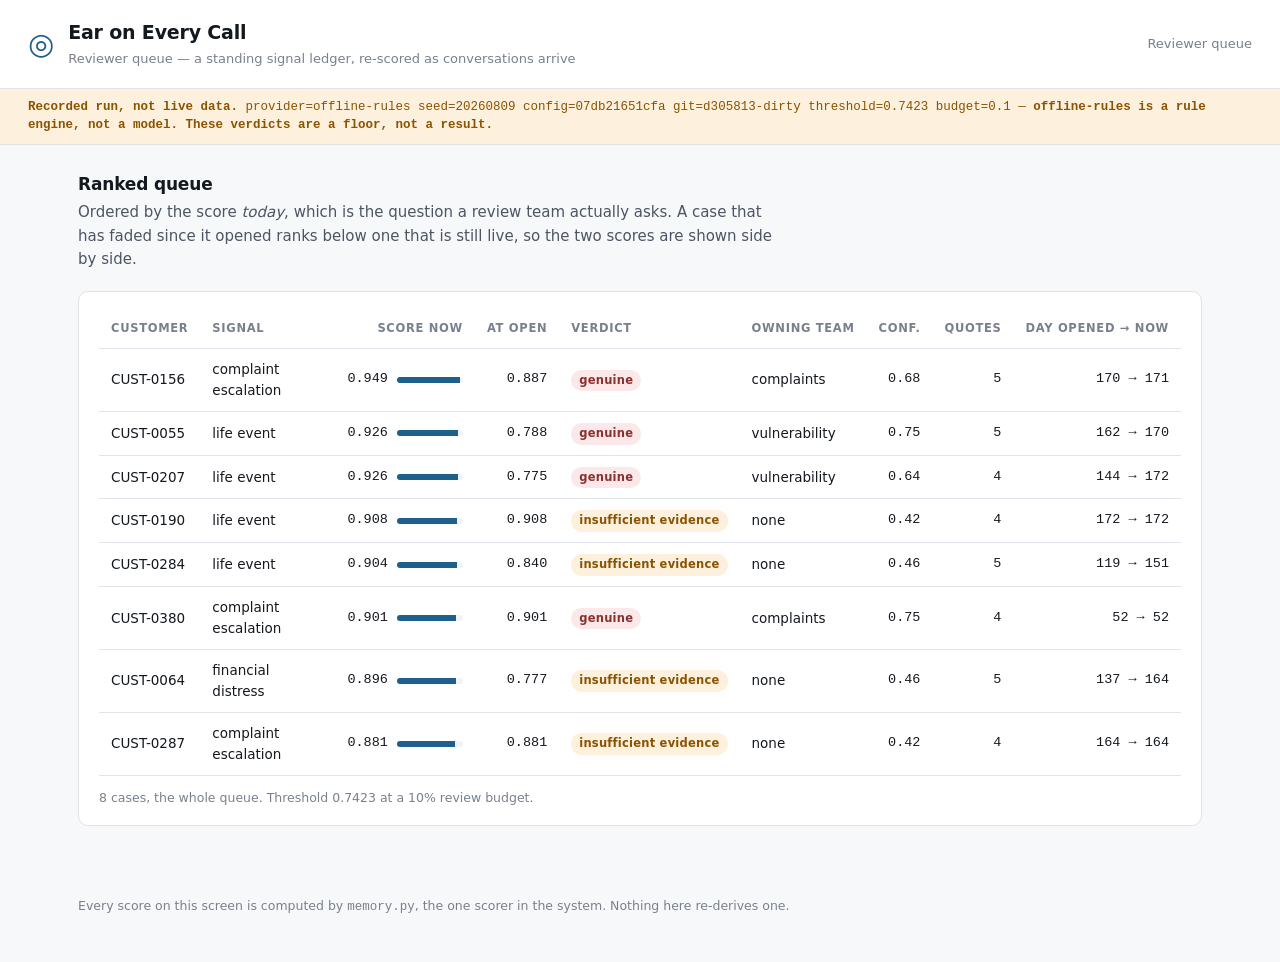
==== ui/index.html @ 34b7aa39 "feat(W10): the reviewer UI — three screens, no build step `ui/index.html` + `styles.css` + `app.js`," ====
<!doctype html>
<html lang="en">
<head>
  <meta charset="utf-8">
  <meta name="viewport" content="width=device-width, initial-scale=1">
  <title>Ear on Every Call — reviewer</title>
  <link rel="stylesheet" href="styles.css">
</head>
<body>
  <!--
    No build step, on purpose. CodeBuild is blocked (W9) and a demo must survive a room with no
    wifi and no toolchain (D-004), so this is three static files that open straight from disk.
    `data.js` is generated by tools/ui_fixture.py and assigns window.EARSHOT_DATA; a <script src>
    loads over file:// where a fetch() of a sibling JSON does not.
  -->
  <header class="topbar">
    <div class="brand">
      <span class="mark" aria-hidden="true">◎</span>
      <div>
        <h1>Ear on Every Call</h1>
        <p class="sub">Reviewer queue — a standing signal ledger, re-scored as conversations arrive</p>
      </div>
    </div>
    <nav id="crumbs" class="crumbs" aria-label="Breadcrumb"></nav>
  </header>

  <!-- Provenance, always on screen. A screenshot outlives the caveat someone says next to it. -->
  <div id="provenance" class="provenance" role="note"></div>

  <main id="view" class="view" tabindex="-1"></main>

  <footer class="foot">
    <p>
      Every score on this screen is computed by <code>memory.py</code>, the one scorer in the
      system. Nothing here re-derives one.
    </p>
  </footer>

  <script src="data.js"></script>
  <script src="app.js"></script>
</body>
</html>
---- ui/styles.css ----
/* Three screens, one stylesheet, no framework. Tokens first so the palette is one edit. */

:root {
  --bg: #f7f8fa;
  --panel: #ffffff;
  --panel-2: #f1f3f7;
  --ink: #14181f;
  --ink-2: #4d5563;
  --ink-3: #79808d;
  --line: #dfe3ea;
  --accent: #1f5f8b;
  --accent-soft: #e6eff6;
  --warn: #8a5300;
  --warn-soft: #fdf0dc;
  --bad: #8c2f2f;
  --bad-soft: #fbe9e9;
  --ok: #1f6b45;
  --ok-soft: #e4f2ea;
  --radius: 10px;
  --mono: ui-monospace, "SFMono-Regular", "Cascadia Mono", Menlo, Consolas, monospace;
  --sans: system-ui, -apple-system, "Segoe UI", Roboto, Helvetica, Arial, sans-serif;
}

@media (prefers-color-scheme: dark) {
  :root {
    --bg: #0f1216;
    --panel: #171b21;
    --panel-2: #1e242c;
    --ink: #e8ecf2;
    --ink-2: #b3bcc9;
    --ink-3: #7f8996;
    --line: #2a313b;
    --accent: #6fb3dd;
    --accent-soft: #16303f;
    --warn: #e0ab5f;
    --warn-soft: #33280f;
    --bad: #e58d8d;
    --bad-soft: #35191a;
    --ok: #7fc9a2;
    --ok-soft: #12291d;
  }
}

* { box-sizing: border-box; }

body {
  margin: 0;
  background: var(--bg);
  color: var(--ink);
  font: 15px/1.55 var(--sans);
  -webkit-font-smoothing: antialiased;
}

/* ---- chrome -------------------------------------------------------------------- */

.topbar {
  display: flex;
  flex-wrap: wrap;
  gap: 16px;
  align-items: center;
  justify-content: space-between;
  padding: 18px 28px;
  background: var(--panel);
  border-bottom: 1px solid var(--line);
}

.brand { display: flex; align-items: center; gap: 14px; }
.mark { font-size: 30px; color: var(--accent); line-height: 1; }
.topbar h1 { margin: 0; font-size: 19px; letter-spacing: -0.01em; }
.sub { margin: 2px 0 0; color: var(--ink-3); font-size: 13px; }

.crumbs { display: flex; gap: 8px; align-items: center; font-size: 13px; color: var(--ink-3); }
.crumbs a { color: var(--accent); text-decoration: none; }
.crumbs a:hover { text-decoration: underline; }

.provenance {
  padding: 9px 28px;
  background: var(--warn-soft);
  border-bottom: 1px solid var(--line);
  color: var(--warn);
  font: 12.5px/1.5 var(--mono);
}
.provenance strong { font-weight: 700; }

.view { padding: 26px 28px 40px; max-width: 1180px; margin: 0 auto; outline: none; }
.foot {
  padding: 0 28px 34px;
  max-width: 1180px;
  margin: 0 auto;
  color: var(--ink-3);
  font-size: 12.5px;
}
.foot code { font-family: var(--mono); }

/* ---- shared -------------------------------------------------------------------- */

h2 { font-size: 17px; margin: 0 0 4px; letter-spacing: -0.01em; }
h3 { font-size: 14px; margin: 0 0 10px; text-transform: uppercase; letter-spacing: 0.07em; color: var(--ink-3); }
.lede { margin: 0 0 20px; color: var(--ink-2); max-width: 74ch; }

.panel {
  background: var(--panel);
  border: 1px solid var(--line);
  border-radius: var(--radius);
  padding: 18px 20px;
  margin-bottom: 18px;
}

.grid { display: grid; gap: 18px; grid-template-columns: repeat(auto-fit, minmax(280px, 1fr)); }

.kv { display: grid; grid-template-columns: max-content 1fr; gap: 6px 16px; font-size: 13.5px; }
.kv dt { color: var(--ink-3); }
.kv dd { margin: 0; font-family: var(--mono); }

.badge {
  display: inline-block;
  padding: 2px 8px;
  border-radius: 999px;
  font-size: 11.5px;
  font-weight: 600;
  letter-spacing: 0.02em;
  white-space: nowrap;
}
.badge.ok { background: var(--ok-soft); color: var(--ok); }
.badge.warn { background: var(--warn-soft); color: var(--warn); }
.badge.bad { background: var(--bad-soft); color: var(--bad); }
.badge.mute { background: var(--panel-2); color: var(--ink-3); }

.num { font-family: var(--mono); font-variant-numeric: tabular-nums; }

/* ---- the ranked queue ---------------------------------------------------------- */

.table-wrap { overflow-x: auto; }
table { border-collapse: collapse; width: 100%; font-size: 13.5px; }
th, td { text-align: left; padding: 10px 12px; border-bottom: 1px solid var(--line); }
th {
  font-size: 11.5px;
  text-transform: uppercase;
  letter-spacing: 0.06em;
  color: var(--ink-3);
  font-weight: 600;
  white-space: nowrap;
}
tbody tr { cursor: pointer; }
tbody tr:hover { background: var(--accent-soft); }
td.right, th.right { text-align: right; }

.score { display: flex; align-items: center; gap: 9px; justify-content: flex-end; }
.bar { width: 66px; height: 6px; border-radius: 3px; background: var(--panel-2); overflow: hidden; }
.bar > i { display: block; height: 100%; background: var(--accent); }

/* ---- evidence chain and the retro beat ------------------------------------------ */

.quote {
  margin: 0;
  padding: 10px 14px;
  border-left: 3px solid var(--accent);
  background: var(--panel-2);
  border-radius: 0 6px 6px 0;
  font-size: 13.5px;
}
.quote cite { display: block; margin-top: 6px; color: var(--ink-3); font-size: 12px; font-style: normal; font-family: var(--mono); }

.chain { list-style: none; margin: 0; padding: 0; }
.chain li { padding: 14px 0; border-bottom: 1px solid var(--line); }
.chain li:last-child { border-bottom: 0; }
.chain .head { display: flex; flex-wrap: wrap; gap: 10px; align-items: baseline; margin-bottom: 8px; }
.chain .day { font-family: var(--mono); font-size: 12.5px; color: var(--ink-3); }

.retro { display: flex; align-items: center; gap: 10px; flex-wrap: wrap; font-family: var(--mono); font-size: 12.5px; }
.retro .then { color: var(--ink-3); }
.retro .arrow { color: var(--ink-3); }
.retro .now { color: var(--ink); font-weight: 600; }
.retro .delta.up { color: var(--ok); }
.retro .delta.flat { color: var(--ink-3); }

.track { position: relative; height: 8px; border-radius: 4px; background: var(--panel-2); margin: 8px 0 2px; }
.track > .then-mark, .track > .now-mark { position: absolute; top: -3px; width: 2px; height: 14px; }
.track > .then-mark { background: var(--ink-3); }
.track > .now-mark { background: var(--accent); }
.track > .span { position: absolute; top: 0; height: 8px; background: var(--accent-soft); }
.track > .cut { position: absolute; top: -4px; width: 2px; height: 16px; background: var(--bad); }

.note { color: var(--ink-3); font-size: 12.5px; margin: 12px 0 0; max-width: 78ch; }

/* ---- transcript ------------------------------------------------------------------ */

.turns { list-style: none; margin: 0; padding: 0; }
.turns li { display: grid; grid-template-columns: 90px 1fr; gap: 14px; padding: 8px 10px; border-radius: 6px; }
.turns li.cited { background: var(--accent-soft); }
.turns .who { color: var(--ink-3); font-family: var(--mono); font-size: 12px; text-transform: uppercase; }

/* ---- steps ------------------------------------------------------------------------ */

.steps { list-style: none; margin: 0; padding: 0; font-family: var(--mono); font-size: 12.5px; }
.steps li { display: grid; grid-template-columns: 26px 62px 1fr; gap: 10px; padding: 5px 0; border-bottom: 1px dashed var(--line); }
.steps li:last-child { border-bottom: 0; }
.steps .kind { color: var(--accent); }

.empty { color: var(--ink-3); font-style: italic; }

a.plain { color: var(--accent); text-decoration: none; }
a.plain:hover { text-decoration: underline; }

@media (max-width: 640px) {
  .topbar, .provenance, .view, .foot { padding-left: 16px; padding-right: 16px; }
  .turns li { grid-template-columns: 1fr; gap: 2px; }
}
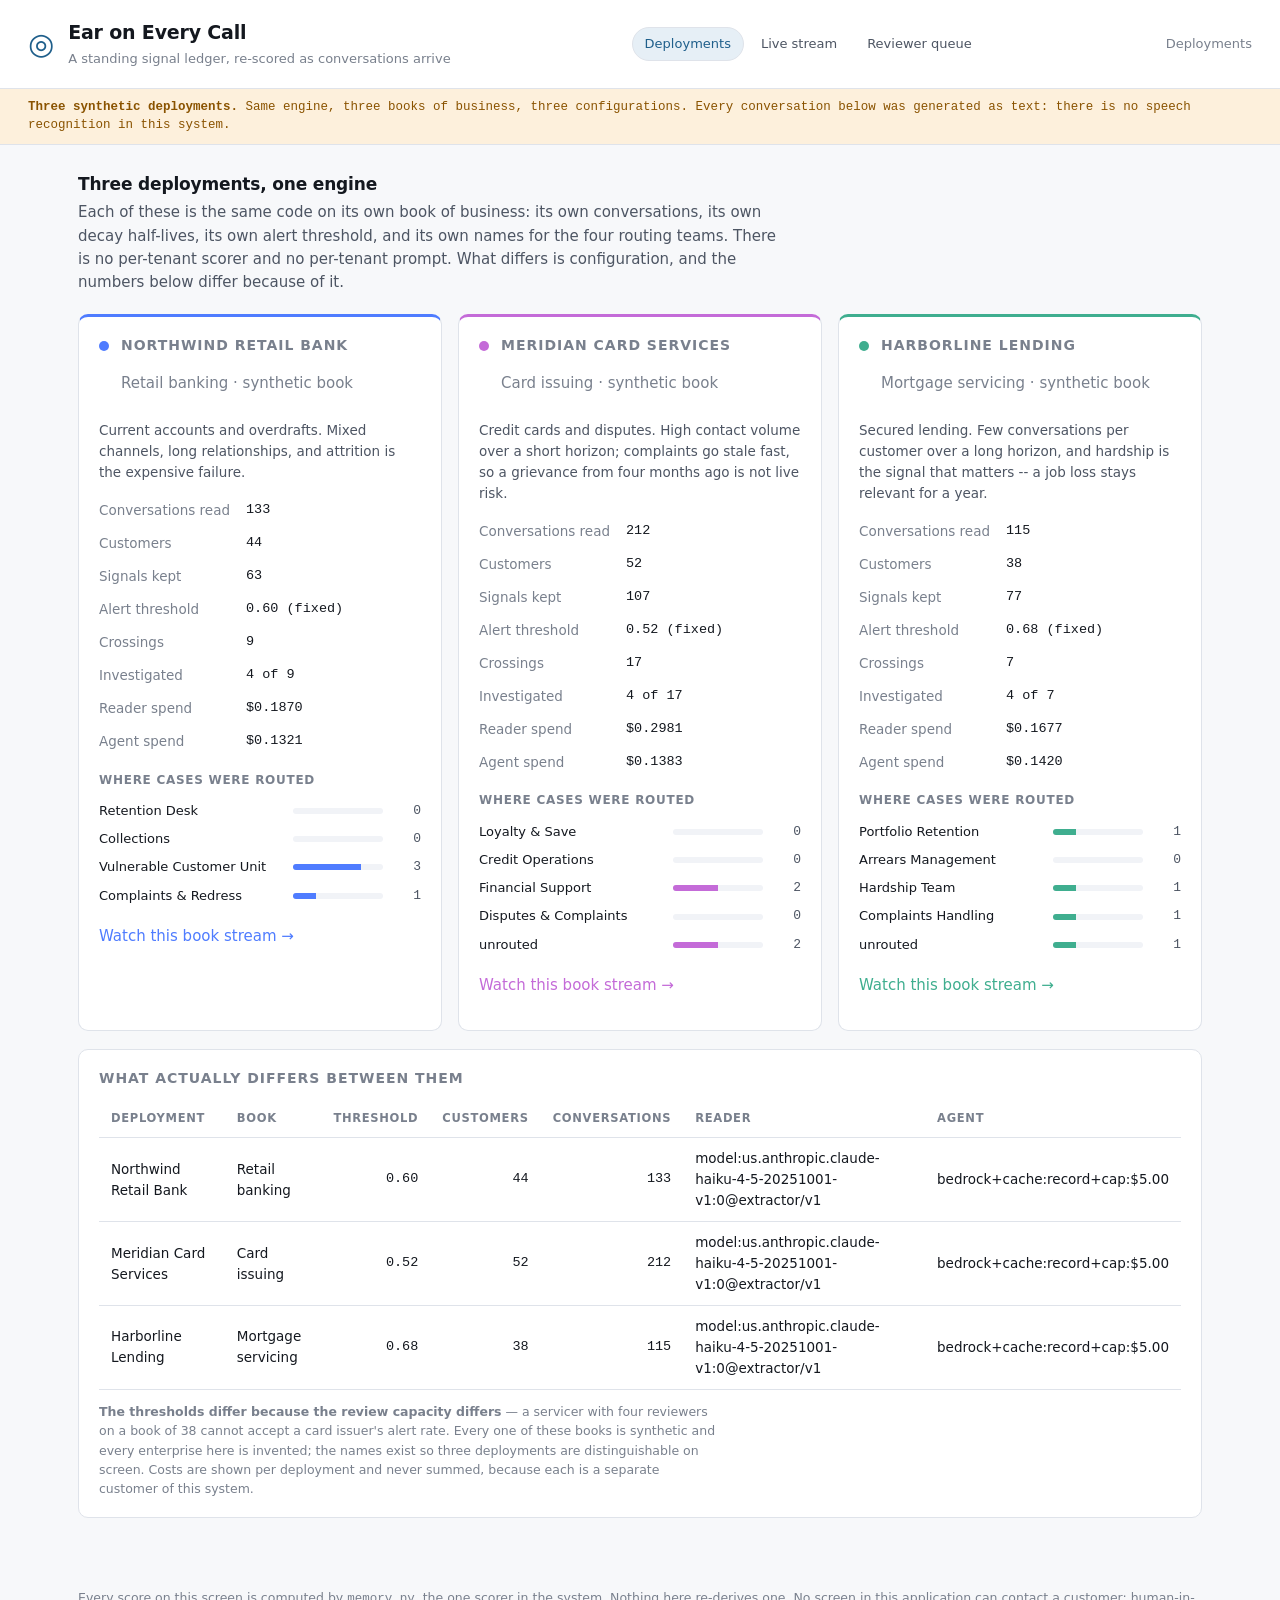
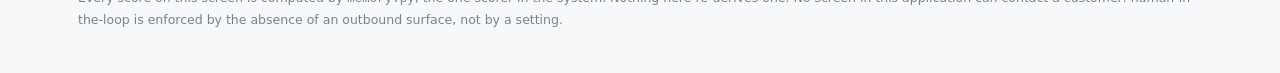
==== commit 1275f955: "feat: the live arrival stream, three deployments, and real Bedrock behind all of it The demo screens" ====
--- a/ui/index.html
+++ b/ui/index.html
@@ -5,22 +5,32 @@
   <meta name="viewport" content="width=device-width, initial-scale=1">
   <title>Ear on Every Call — reviewer</title>
   <link rel="stylesheet" href="styles.css">
+  <link rel="stylesheet" href="demo.css">
 </head>
 <body>
   <!--
     No build step, on purpose. CodeBuild is blocked (W9) and a demo must survive a room with no
-    wifi and no toolchain (D-004), so this is three static files that open straight from disk.
-    `data.js` is generated by tools/ui_fixture.py and assigns window.EARSHOT_DATA; a <script src>
-    loads over file:// where a fetch() of a sibling JSON does not.
+    wifi and no toolchain (D-004), so these are static files that open straight from disk.
+    `data.js` and `stream.js` are generated by tools/ui_fixture.py and tools/stream_fixture.py;
+    a <script src> loads over file:// where a fetch() of a sibling JSON does not.
+
+    Load order is load-bearing. util.js defines the escaping and formatting both screens share;
+    the two data files assign their globals; live.js defines the demo screens; app.js routes and
+    must be last, because it renders on evaluation.
+
+    Served from `earshot stream --serve` the same files gain a live mode: live.js probes
+    /live/meta and, if a server answers, offers an EventSource that paints frames as real Bedrock
+    calls produce them. Over file:// that probe fails silently and the recorded replay stands.
   -->
   <header class="topbar">
     <div class="brand">
       <span class="mark" aria-hidden="true">◎</span>
       <div>
         <h1>Ear on Every Call</h1>
-        <p class="sub">Reviewer queue — a standing signal ledger, re-scored as conversations arrive</p>
+        <p class="sub">A standing signal ledger, re-scored as conversations arrive</p>
       </div>
     </div>
+    <nav id="mainnav" class="mainnav" aria-label="Sections"></nav>
     <nav id="crumbs" class="crumbs" aria-label="Breadcrumb"></nav>
   </header>
 
@@ -32,11 +42,15 @@
   <footer class="foot">
     <p>
       Every score on this screen is computed by <code>memory.py</code>, the one scorer in the
-      system. Nothing here re-derives one.
+      system. Nothing here re-derives one. No screen in this application can contact a customer:
+      human-in-the-loop is enforced by the absence of an outbound surface, not by a setting.
     </p>
   </footer>
 
+  <script src="util.js"></script>
   <script src="data.js"></script>
+  <script src="stream.js"></script>
+  <script src="live.js"></script>
   <script src="app.js"></script>
 </body>
 </html>
--- a/ui/demo.css
+++ b/ui/demo.css
@@ -0,0 +1,224 @@
+/* The demo screens: deployment nav, the portfolio, and the arrival stream.
+ *
+ * A second stylesheet rather than more of `styles.css`, and the split is not filing: everything
+ * in `styles.css` is the product a bank's staff use, and everything here is how it is shown.
+ * The product screens deliberately do not animate -- a queue that moves while someone is reading
+ * it is worse -- and the stream deliberately does, because motion is the beat. Keeping them in
+ * one file is how a transition ends up on a table nobody wanted one on.
+ *
+ * Tokens come from `styles.css`, which loads first. Nothing here redefines a colour; `--accent`
+ * is re-pointed per tenant by an inline style so each deployment reads as itself.
+ */
+
+.mainnav { display: flex; gap: 4px; }
+.navlink {
+  padding: 6px 12px;
+  border-radius: 999px;
+  font-size: 13px;
+  text-decoration: none;
+  color: var(--ink-2);
+  border: 1px solid transparent;
+}
+.navlink:hover { background: var(--panel-2); }
+.navlink.on { background: var(--accent-soft); color: var(--accent); border-color: var(--line); }
+
+.muted { color: var(--ink-3); }
+.small { font-size: 12.5px; }
+.mini {
+  font-size: 12px; text-transform: uppercase; letter-spacing: .06em;
+  color: var(--ink-3); margin: 16px 0 8px;
+}
+.kv.tight dt, .kv.tight dd { padding: 3px 0; }
+
+/* ---- portfolio -------------------------------------------------------------------- */
+
+.cards { display: grid; grid-template-columns: repeat(auto-fit, minmax(300px, 1fr)); gap: 16px; }
+.tenant-card { border-top: 3px solid var(--accent); }
+.tenant-head { display: flex; gap: 12px; align-items: flex-start; }
+.tenant-head h3 { margin: 0; }
+.tenant-card .dot,
+.pill .dot {
+  width: 10px; height: 10px; border-radius: 50%;
+  background: var(--accent); flex: none; margin-top: 6px;
+}
+.book { color: var(--ink-2); font-size: 13.5px; margin: 10px 0 14px; }
+
+.teams { list-style: none; margin: 0; padding: 0; }
+.teams li {
+  display: grid; grid-template-columns: 1fr 90px 28px;
+  gap: 10px; align-items: center; padding: 4px 0; font-size: 13px;
+}
+.team-bar { height: 6px; border-radius: 3px; background: var(--panel-2); overflow: hidden; }
+.team-bar > i { display: block; height: 100%; background: var(--accent); }
+.teams .num { text-align: right; color: var(--ink-2); }
+
+/* ---- the stream ------------------------------------------------------------------- */
+
+.stream { display: flex; flex-direction: column; gap: 14px; }
+.stream-head h2 { margin: 0 0 4px; }
+
+.pills { display: flex; gap: 8px; flex-wrap: wrap; }
+.pill {
+  display: flex; align-items: center; gap: 8px;
+  padding: 8px 14px; border-radius: 999px;
+  border: 1px solid var(--line); background: var(--panel);
+  text-decoration: none; color: var(--ink-2); font-size: 13px;
+}
+.pill.on { border-color: var(--accent); background: var(--panel-2); color: var(--ink); }
+.pill-sub { color: var(--ink-3); font-size: 12px; }
+
+/* Provenance for the stream sits inside the screen as well as in the page banner. A screenshot
+   of the stage is what ends up in someone else's deck, and it has to carry its own caveats. */
+.prov-inline {
+  background: var(--warn-soft);
+  color: var(--warn);
+  border: 1px solid var(--line);
+  border-radius: var(--radius);
+  padding: 10px 14px;
+  font-size: 12.5px;
+  font-family: var(--mono);
+  line-height: 1.7;
+}
+.prov-inline code { font-size: 12px; }
+
+.transport {
+  display: flex; flex-wrap: wrap; gap: 8px; align-items: center;
+  background: var(--panel); border: 1px solid var(--line);
+  border-radius: var(--radius); padding: 10px 14px;
+}
+.tbtn {
+  font: inherit; font-size: 13px;
+  padding: 6px 12px; border-radius: 7px;
+  border: 1px solid var(--line); background: var(--panel-2);
+  color: var(--ink); cursor: pointer;
+}
+.tbtn:hover { border-color: var(--accent); }
+.tbtn.small { font-size: 12px; padding: 4px 9px; }
+.tbtn.on { background: var(--accent-soft); color: var(--accent); border-color: var(--accent); }
+.tbtn.live-btn {
+  margin-left: auto; background: var(--bad-soft);
+  color: var(--bad); border-color: var(--bad);
+}
+.speeds { display: flex; gap: 4px; }
+.scrub { flex: 1 1 220px; min-width: 160px; accent-color: var(--accent); }
+.pos { font-family: var(--mono); font-size: 12.5px; color: var(--ink-3); }
+.badge.live { animation: pulse 1.4s ease-in-out infinite; }
+
+@keyframes pulse { 0%, 100% { opacity: 1; } 50% { opacity: .45; } }
+
+.stage { display: grid; grid-template-columns: 1.15fr 1fr 1.1fr; gap: 14px; align-items: start; }
+@media (max-width: 1100px) { .stage { grid-template-columns: 1fr; } }
+
+/* The call panel. Turns reveal on a staggered CSS delay rather than a JS timer: it restarts
+   cleanly on every frame, survives a scrub backwards, and cannot leak an interval on a route
+   change. What is being reproduced is the arrival of a transcript, never an audio pipeline --
+   there is no speech recognition in this system and no waveform is drawn anywhere. */
+.call .turns.live li {
+  position: relative;
+  animation: rise .32s ease both;
+  animation-delay: calc(var(--k) * 55ms);
+  font-size: 13.5px;
+  grid-template-columns: 72px 1fr;
+}
+.call .turns.live li.hit { background: var(--bad-soft); }
+.call .flag {
+  grid-column: 2;
+  font-family: var(--mono); font-size: 11.5px;
+  color: var(--bad); text-transform: uppercase; letter-spacing: .05em;
+  margin-top: 4px;
+}
+@keyframes rise {
+  from { opacity: 0; transform: translateY(6px); }
+  to { opacity: 1; transform: none; }
+}
+
+.readbar {
+  display: flex; justify-content: space-between; gap: 12px; flex-wrap: wrap;
+  margin-top: 12px; padding-top: 10px; border-top: 1px solid var(--line);
+  font-family: var(--mono); font-size: 12px; color: var(--ink-3);
+}
+
+/* The ledger panel: one meter, two marks -- what the customer scored before this conversation
+   landed and what they score after it -- with the threshold drawn on the same axis. "Crossed"
+   is then something a viewer sees rather than something a caption asserts. */
+.scoremeter { margin: 14px 0 10px; }
+.meter {
+  position: relative; height: 22px; border-radius: 6px;
+  background: var(--panel-2); overflow: hidden;
+}
+.meter > .fill {
+  position: absolute; inset: 0 auto 0 0; background: var(--accent);
+  transition: width .5s cubic-bezier(.2,.7,.2,1);
+}
+.meter > .was { position: absolute; inset: 0 auto 0 0; background: var(--ink-3); opacity: .45; }
+.meter > .cut { position: absolute; top: -2px; width: 3px; height: 26px; background: var(--bad); }
+.meterlabels {
+  display: flex; justify-content: space-between; gap: 10px; margin-top: 6px;
+  font-family: var(--mono); font-size: 12px; color: var(--ink-3);
+}
+.meterlabels .big { font-size: 17px; color: var(--ink); font-weight: 700; }
+.meterlabels .delta.up { color: var(--ok); }
+
+.crossbanner {
+  margin: 14px 0 4px; padding: 12px 14px;
+  border-radius: var(--radius);
+  background: var(--bad-soft); color: var(--bad);
+  border: 1px solid var(--bad);
+  font-weight: 700; font-size: 13.5px;
+  animation: flash .5s ease;
+}
+.crossbanner .sub { display: block; margin-top: 6px; font-weight: 400; font-size: 12.5px; }
+@keyframes flash {
+  from { transform: scale(.985); opacity: .3; }
+  to { transform: none; opacity: 1; }
+}
+
+/* The live board. Rows are absolutely positioned and moved by transform, so a re-rank slides.
+   Re-ranking is the beat being demonstrated, and an innerHTML swap makes it invisible. */
+.boardrows { position: relative; transition: height .4s ease; }
+.boardrow {
+  position: absolute; left: 0; right: 0; height: 40px;
+  display: grid; grid-template-columns: 88px 1fr 90px 52px 68px;
+  gap: 10px; align-items: center;
+  padding: 0 8px; border-radius: 7px;
+  font-size: 12.5px;
+  transition: transform .45s cubic-bezier(.2,.7,.2,1), background .3s;
+}
+.boardrow .cid, .boardrow .num { font-family: var(--mono); }
+.boardrow .sig {
+  color: var(--ink-3); overflow: hidden;
+  text-overflow: ellipsis; white-space: nowrap;
+}
+.boardrow .state {
+  font-size: 11px; color: var(--ink-3); text-align: right;
+  text-transform: uppercase; letter-spacing: .04em;
+}
+.boardrow .bar { position: relative; width: 100%; height: 7px; }
+.boardrow .bar > i { transition: width .45s ease; }
+.boardrow .bar > .cut {
+  position: absolute; top: -2px; width: 2px; height: 11px; background: var(--bad);
+}
+.boardrow.touched { background: var(--accent-soft); }
+.boardrow.over .num { color: var(--bad); font-weight: 700; }
+.boardrow.open { background: var(--bad-soft); }
+.boardrow.open .state { color: var(--bad); }
+
+.ticker {
+  display: flex; flex-wrap: wrap; gap: 22px;
+  background: var(--panel); border: 1px solid var(--line);
+  border-radius: var(--radius); padding: 12px 16px;
+  font-size: 12.5px; color: var(--ink-3);
+}
+.ticker b { font-family: var(--mono); font-size: 16px; color: var(--ink); margin-right: 6px; }
+
+.decided { list-style: none; margin: 0; padding: 0; }
+.decided li { border-bottom: 1px solid var(--line); }
+.decided li:last-child { border-bottom: 0; }
+.decided a, .decided li.livecase {
+  display: flex; flex-wrap: wrap; gap: 12px; align-items: center;
+  padding: 10px 4px; text-decoration: none; color: inherit;
+}
+.decided a:hover { background: var(--panel-2); }
+.decided .cid { font-family: var(--mono); }
+.decided .team { color: var(--accent); font-size: 13px; }
+.decided .muted { font-size: 12px; font-family: var(--mono); }
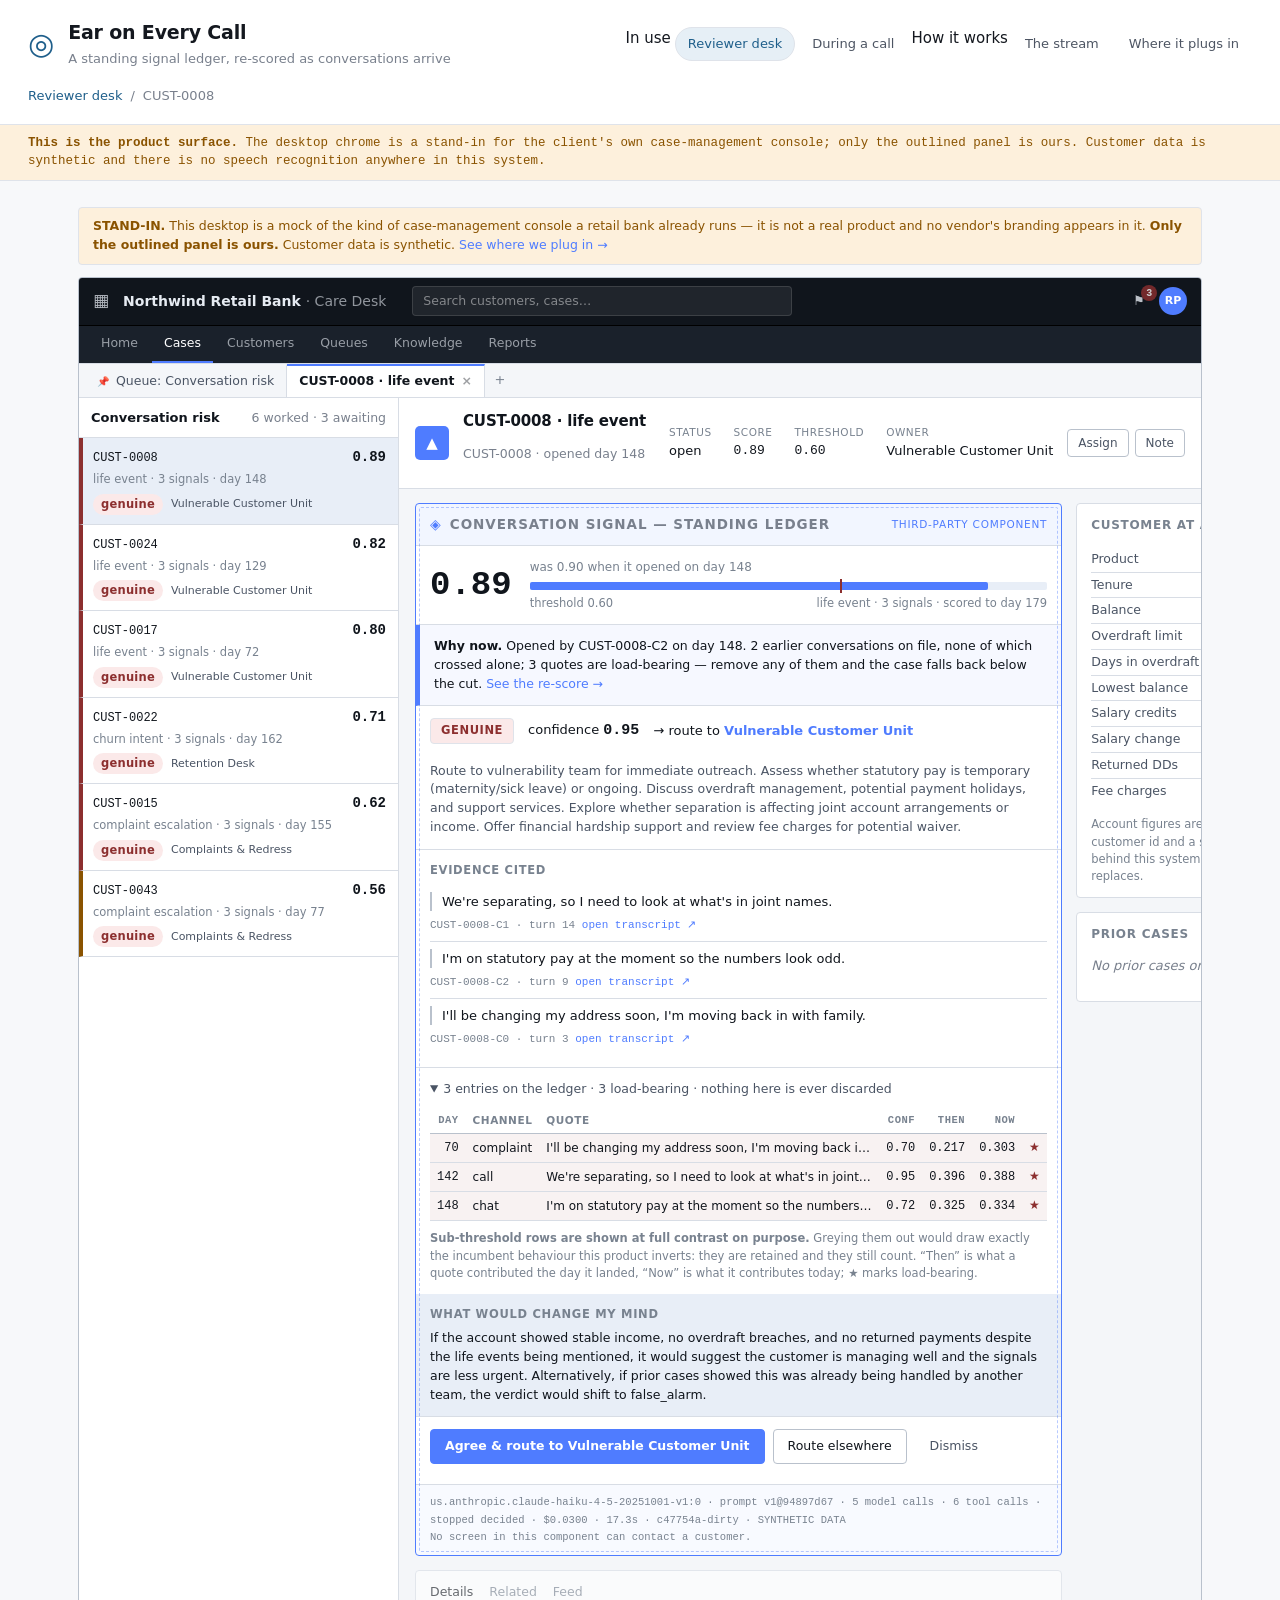
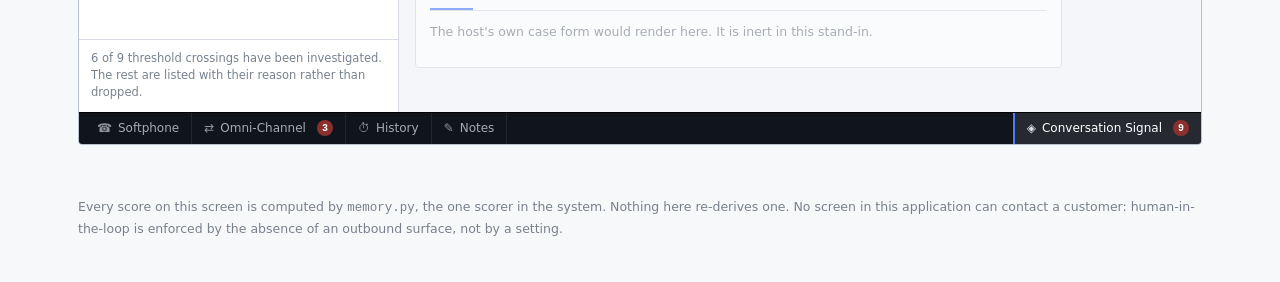
==== commit e0fb7f8c: "feat: the reviewer console — our panel inside a stand-in of the client's desktop The UI now shows ho" ====
--- a/ui/index.html
+++ b/ui/index.html
@@ -6,6 +6,7 @@
   <title>Ear on Every Call — reviewer</title>
   <link rel="stylesheet" href="styles.css">
   <link rel="stylesheet" href="demo.css">
+  <link rel="stylesheet" href="console.css">
 </head>
 <body>
   <!--
@@ -51,6 +52,7 @@
   <script src="data.js"></script>
   <script src="stream.js"></script>
   <script src="live.js"></script>
+  <script src="console.js"></script>
   <script src="app.js"></script>
 </body>
 </html>
--- a/ui/console.css
+++ b/ui/console.css
@@ -0,0 +1,440 @@
+/* The reviewer console: stand-in chrome, and our panel inside it.
+ *
+ * Every convention here was found documented by two or more enterprise vendors independently,
+ * which is what makes it category convention rather than anyone's trade dress: a workspace tab
+ * strip for open work items, a split-view list beside a record region, a docked bottom utility
+ * bar whose items pop panels upward and persist across tabs, status pills coloured by state, and
+ * a 4px coloured left border marking severity on alert rows.
+ *
+ * What is deliberately NOT here: any vendor logo, wordmark, brand hex or icon set. Salesforce Sans
+ * is licensed only for use inside Salesforce; SLDS icon SVGs are CC BY-ND, so recolouring one is
+ * plausibly a derivative; Amazon Ember is proprietary. Type is a system stack, marks are text
+ * glyphs we drew ourselves, and the accent comes from the tenant profile.
+ *
+ * Density is the point. 13px body, 12px floor (a documented accessibility minimum in Cloudscape),
+ * tabular numerals wherever a number appears so columns line up, 4px corner radii rather than the
+ * 10px that reads consumer-SaaS, and hairlines rather than shadows to separate regions.
+ */
+
+.cns {
+  /* Console-local tokens. Scoped to `.cns` so the explanatory screens keep the document palette
+     and the two halves of the demo stay visually distinct — which is the point of the split. */
+  --c-chrome: #10151c;
+  --c-chrome-2: #1a212b;
+  --c-surface: #f4f6f9;
+  --c-panel: #ffffff;
+  --c-ink: #10151c;
+  --c-ink-2: #4a5464;
+  --c-ink-3: #78828f;
+  --c-line: #d8dde5;
+  --c-line-strong: #b9c1cc;
+  --c-hi: #e8eef7;
+  --c-radius: 4px;
+  --c-mono: ui-monospace, "SFMono-Regular", "Cascadia Mono", Menlo, Consolas, monospace;
+
+  font-size: 13px;
+  line-height: 1.5;
+}
+
+@media (prefers-color-scheme: dark) {
+  .cns {
+    --c-chrome: #0a0d12;
+    --c-chrome-2: #141a22;
+    --c-surface: #12171f;
+    --c-panel: #171e27;
+    --c-ink: #e6ebf2;
+    --c-ink-2: #a9b3c1;
+    --c-ink-3: #7b8593;
+    --c-line: #262e39;
+    --c-line-strong: #38424f;
+    --c-hi: #1b2431;
+  }
+}
+
+.cns .num {
+  font-family: var(--c-mono);
+  font-variant-numeric: tabular-nums;
+}
+
+/* The stand-in label. Above the chrome, not inside it, and never collapsible: a screenshot of
+   this page ends up in someone else's deck without whatever was said out loud beside it. */
+.cns-standin {
+  background: var(--warn-soft);
+  color: var(--warn);
+  border: 1px solid var(--line);
+  border-radius: var(--c-radius);
+  padding: 9px 14px;
+  font-size: 12.5px;
+  margin-bottom: 12px;
+}
+
+.cns-frame {
+  border: 1px solid var(--c-line-strong);
+  border-radius: var(--c-radius);
+  overflow: hidden;
+  background: var(--c-surface);
+  color: var(--c-ink);
+  display: flex;
+  flex-direction: column;
+  min-height: 760px;
+}
+
+/* ---- chrome ------------------------------------------------------------------------------- */
+
+.cns-global {
+  height: 48px;
+  display: flex;
+  align-items: center;
+  gap: 14px;
+  padding: 0 14px;
+  background: var(--c-chrome);
+  color: #e6ebf2;
+  border-bottom: 1px solid #000;
+}
+.cns-appswitch { font-size: 17px; opacity: 0.75; }
+.cns-app { font-size: 14px; font-weight: 600; }
+.cns-appsub { font-weight: 400; opacity: 0.6; }
+.cns-search {
+  width: 380px; height: 30px; display: flex; align-items: center;
+  padding: 0 10px; margin-left: 12px;
+  background: rgba(255, 255, 255, 0.07);
+  border: 1px solid rgba(255, 255, 255, 0.12);
+  border-radius: var(--c-radius);
+  color: rgba(255, 255, 255, 0.45); font-size: 12.5px;
+}
+.cns-globalright { margin-left: auto; display: flex; align-items: center; gap: 14px; }
+.cns-bell { position: relative; opacity: 0.8; }
+.cns-avatar {
+  width: 28px; height: 28px; border-radius: 50%;
+  background: var(--accent); color: #fff;
+  display: grid; place-items: center; font-size: 11px; font-weight: 700;
+}
+.cns-badge {
+  display: inline-grid; place-items: center; min-width: 16px; height: 16px;
+  padding: 0 4px; margin-left: 5px;
+  border-radius: 8px; background: var(--bad); color: #fff;
+  font-size: 10px; font-style: normal; font-weight: 700;
+  font-family: var(--c-mono);
+}
+.cns-bell .cns-badge { position: absolute; top: -6px; left: 8px; margin: 0; }
+
+.cns-nav {
+  height: 38px; display: flex; align-items: stretch; gap: 2px; padding: 0 10px;
+  background: var(--c-chrome-2);
+  border-bottom: 1px solid var(--c-line);
+}
+.cns-navitem {
+  display: flex; align-items: center; padding: 0 12px;
+  font-size: 12.5px; color: rgba(230, 235, 242, 0.62);
+  border-bottom: 2px solid transparent;
+}
+.cns-navitem.on { color: #fff; border-bottom-color: var(--accent); }
+
+/* Workspace tabs: one per open work item, the pinned one first and un-closable. */
+.cns-tabs {
+  height: 34px; display: flex; align-items: stretch;
+  background: var(--c-surface); border-bottom: 1px solid var(--c-line);
+  padding-left: 6px;
+}
+.cns-tab {
+  display: flex; align-items: center; gap: 7px;
+  padding: 0 12px; font-size: 12.5px; text-decoration: none;
+  color: var(--c-ink-2);
+  border-right: 1px solid var(--c-line);
+  border-top: 2px solid transparent;
+  max-width: 260px; white-space: nowrap; overflow: hidden; text-overflow: ellipsis;
+}
+.cns-tab.on {
+  background: var(--c-panel); color: var(--c-ink);
+  border-top-color: var(--accent); font-weight: 600;
+}
+.cns-pin { font-size: 10px; }
+.cns-x { opacity: 0.4; }
+.cns-tabadd { display: grid; place-items: center; width: 30px; color: var(--c-ink-3); }
+
+.cns-body { display: grid; grid-template-columns: 320px 1fr; flex: 1; min-height: 0; }
+@media (max-width: 1080px) { .cns-body { grid-template-columns: 1fr; } }
+
+/* ---- split-view queue ---------------------------------------------------------------------- */
+
+.cns-split {
+  border-right: 1px solid var(--c-line);
+  background: var(--c-panel);
+  display: flex; flex-direction: column; min-height: 0;
+}
+.cns-splithead {
+  display: flex; align-items: baseline; justify-content: space-between;
+  padding: 10px 12px; border-bottom: 1px solid var(--c-line); font-size: 13px;
+}
+.cns-qlist { overflow-y: auto; flex: 1; }
+.cns-qrow {
+  display: grid; gap: 3px;
+  padding: 9px 12px 9px 10px;
+  border-bottom: 1px solid var(--c-line);
+  border-left: 4px solid transparent;   /* severity stripe: the alert-queue genre marker */
+  text-decoration: none; color: inherit;
+}
+.cns-qrow.high { border-left-color: var(--bad); }
+.cns-qrow.mid { border-left-color: var(--warn); }
+.cns-qrow:hover { background: var(--c-hi); }
+.cns-qrow.on { background: var(--c-hi); border-left-width: 4px; }
+.cns-qtop { display: flex; justify-content: space-between; align-items: baseline; }
+.cns-qid { font-family: var(--c-mono); font-size: 12px; }
+.cns-qscore { font-size: 14px; font-weight: 700; }
+.cns-qmid { font-size: 11.5px; color: var(--c-ink-3); }
+.cns-qbot { display: flex; gap: 8px; align-items: center; margin-top: 2px; }
+.cns-qteam { font-size: 11px; color: var(--c-ink-2); }
+.cns-splitnote {
+  margin: 0; padding: 10px 12px; font-size: 11.5px; color: var(--c-ink-3);
+  border-top: 1px solid var(--c-line);
+}
+
+/* ---- record region --------------------------------------------------------------------------- */
+
+.cns-record { overflow-y: auto; padding: 0 0 16px; min-height: 0; }
+
+.cns-hl {
+  display: flex; align-items: center; gap: 14px;
+  padding: 12px 16px; background: var(--c-panel);
+  border-bottom: 1px solid var(--c-line);
+}
+.cns-hlicon {
+  width: 34px; height: 34px; border-radius: 5px;
+  background: var(--accent); color: #fff;
+  display: grid; place-items: center; font-size: 15px; flex: none;
+}
+.cns-hlmain h2 { margin: 0; font-size: 15px; }
+.cns-hlfields { display: flex; gap: 22px; margin: 0 0 0 auto; }
+.cns-hlfields div { display: grid; gap: 1px; }
+.cns-hlfields dt { font-size: 10.5px; text-transform: uppercase; letter-spacing: .05em; color: var(--c-ink-3); }
+.cns-hlfields dd { margin: 0; font-size: 13px; }
+.cns-hlactions { display: flex; gap: 6px; }
+.cns-hbtn {
+  padding: 4px 10px; border: 1px solid var(--c-line-strong);
+  border-radius: var(--c-radius); font-size: 12px; color: var(--c-ink-2);
+}
+
+.cns-cols { display: grid; grid-template-columns: 1fr 340px; gap: 14px; padding: 14px 16px; }
+@media (max-width: 1240px) { .cns-cols { grid-template-columns: 1fr; } }
+
+.cns-card {
+  background: var(--c-panel);
+  border: 1px solid var(--c-line);
+  border-radius: var(--c-radius);
+  padding: 12px 14px; margin-bottom: 14px;
+}
+.cns-card h4 { margin: 0 0 8px; font-size: 12px; text-transform: uppercase; letter-spacing: .06em; color: var(--c-ink-3); }
+.cns-kv div { display: flex; justify-content: space-between; gap: 12px; padding: 3px 0; border-bottom: 1px solid var(--c-line); }
+.cns-kv div:last-child { border-bottom: 0; }
+.cns-kv dt { color: var(--c-ink-2); font-size: 12.5px; }
+.cns-kv dd { margin: 0; font-size: 12.5px; }
+.cns-synth { margin: 10px 0 0; font-size: 11.5px; color: var(--c-ink-3); }
+.cns-priors { list-style: none; margin: 0; padding: 0; font-size: 12px; }
+.cns-priors li { display: grid; gap: 1px; padding: 5px 0; border-bottom: 1px solid var(--c-line); }
+.cns-priors li:last-child { border-bottom: 0; }
+.cns-host { opacity: 0.62; }
+.cns-hosttabs { display: flex; gap: 16px; border-bottom: 1px solid var(--c-line); margin-bottom: 8px; }
+.cns-hosttabs span { padding-bottom: 6px; font-size: 12.5px; color: var(--c-ink-3); }
+.cns-hosttabs span.on { color: var(--c-ink); border-bottom: 2px solid var(--accent); }
+
+/* ---- utility bar ---------------------------------------------------------------------------- */
+
+.cns-utility {
+  height: 32px; display: flex; align-items: stretch; gap: 0;
+  background: var(--c-chrome); border-top: 1px solid #000; padding-left: 6px;
+}
+.cns-util {
+  display: flex; align-items: center; gap: 6px; padding: 0 12px;
+  font-size: 12px; color: rgba(230, 235, 242, 0.7);
+  border-right: 1px solid rgba(255, 255, 255, 0.08);
+}
+.cns-util.on { background: rgba(255, 255, 255, 0.09); color: #fff; }
+.cns-util.ours { margin-left: auto; border-right: 0; border-left: 2px solid var(--accent); color: #fff; }
+.cns-uticon { opacity: 0.85; }
+
+/* ---- OUR PANEL: the embedded component, with a visible seam ------------------------------------
+ *
+ * The seam is the argument. Third-party UI ships into these consoles as a sandboxed iframe scoped
+ * to a case id, so a bounded rectangle with its own header and its own provenance footer is the
+ * literally accurate depiction — not a stylistic choice.
+ */
+
+.op {
+  border: 1px solid var(--accent);
+  border-radius: var(--c-radius);
+  background: var(--c-panel);
+  margin-bottom: 14px;
+  position: relative;
+}
+.op::before {
+  content: "";
+  position: absolute; inset: 3px;
+  border: 1px dashed color-mix(in srgb, var(--accent) 40%, transparent);
+  border-radius: 2px; pointer-events: none;
+}
+.op-head {
+  display: flex; align-items: center; gap: 9px;
+  padding: 10px 14px; border-bottom: 1px solid var(--c-line);
+  background: color-mix(in srgb, var(--accent) 7%, transparent);
+}
+.op-head h3 { margin: 0; font-size: 13.5px; }
+.op-mark { color: var(--accent); font-size: 14px; }
+.op-3p {
+  margin-left: auto; font-size: 10.5px; text-transform: uppercase; letter-spacing: .07em;
+  color: var(--accent);
+}
+.op-row { padding: 12px 14px; border-bottom: 1px solid var(--c-line); }
+.op-row:last-of-type { border-bottom: 0; }
+.op-h { margin: 0 0 6px; font-size: 11.5px; text-transform: uppercase; letter-spacing: .06em; color: var(--c-ink-3); }
+
+.op-score { display: flex; gap: 18px; align-items: center; }
+.op-big { font-size: 34px; line-height: 1; font-weight: 700; }
+.op-scoremeta { flex: 1; }
+.op-delta { font-size: 12px; color: var(--c-ink-3); margin-bottom: 6px; }
+.op-track { position: relative; height: 8px; border-radius: 2px; background: var(--c-hi); }
+.op-track > i { display: block; height: 100%; border-radius: 2px; background: var(--accent); }
+.op-track > b { position: absolute; top: -3px; width: 2px; height: 14px; background: var(--bad); }
+.op-trackfoot { display: flex; justify-content: space-between; margin-top: 5px; font-size: 11.5px; color: var(--c-ink-3); }
+
+.op-why {
+  background: color-mix(in srgb, var(--accent) 5%, transparent);
+  border-left: 4px solid var(--accent);
+  font-size: 12.5px;
+}
+
+.op-verdict { display: flex; align-items: center; gap: 14px; flex-wrap: wrap; }
+.pill {
+  padding: 3px 10px; border-radius: var(--c-radius);
+  font-size: 11.5px; font-weight: 700; text-transform: uppercase; letter-spacing: .05em;
+}
+.pill.bad { background: var(--bad-soft); color: var(--bad); }
+.pill.ok { background: var(--ok-soft); color: var(--ok); }
+.pill.warn { background: var(--warn-soft); color: var(--warn); }
+.op-conf b { font-size: 15px; }
+.op-route b { color: var(--accent); }
+.op-action { flex-basis: 100%; margin: 4px 0 0; font-size: 12.5px; color: var(--c-ink-2); }
+
+.op-cites { list-style: none; margin: 0; padding: 0; }
+.op-cite { padding: 7px 0; border-bottom: 1px solid var(--c-line); }
+.op-cite:last-child { border-bottom: 0; }
+.op-cite blockquote {
+  margin: 0 0 3px; padding-left: 10px;
+  border-left: 2px solid var(--c-line-strong);
+  font-size: 13px;
+}
+.op-coord { font-family: var(--c-mono); font-size: 11px; color: var(--c-ink-3); }
+
+.op-ledger summary { cursor: pointer; font-size: 12.5px; color: var(--c-ink-2); }
+.op-table { width: 100%; border-collapse: collapse; font-size: 12px; margin-top: 9px; }
+.op-table th {
+  position: sticky; top: 0; text-align: left; padding: 5px 7px;
+  border-bottom: 1px solid var(--c-line-strong);
+  font-size: 10.5px; text-transform: uppercase; letter-spacing: .05em; color: var(--c-ink-3);
+  background: var(--c-panel);
+}
+.op-table td { padding: 5px 7px; border-bottom: 1px solid var(--c-line); }
+.op-table th.num, .op-table td.num { text-align: right; }
+/* Sub-threshold rows are NOT dimmed. Greying them would draw exactly the incumbent behaviour
+   this product inverts: they are retained, and they still count. */
+.op-table tr.lb td { background: color-mix(in srgb, var(--bad) 6%, transparent); }
+.op-star { color: var(--bad); }
+.op-q { max-width: 340px; overflow: hidden; text-overflow: ellipsis; white-space: nowrap; }
+.op-note { margin: 9px 0 0; font-size: 11.5px; color: var(--c-ink-3); }
+
+.op-change { background: var(--c-hi); font-size: 12.5px; }
+.op-change p { margin: 0; }
+
+.op-decide { display: flex; gap: 8px; flex-wrap: wrap; align-items: center; }
+.op-btn {
+  font: inherit; font-size: 12.5px; padding: 7px 14px;
+  border-radius: var(--c-radius); cursor: pointer;
+  border: 1px solid var(--c-line-strong); background: var(--c-panel); color: var(--c-ink);
+}
+.op-btn.primary { background: var(--accent); border-color: var(--accent); color: #fff; font-weight: 600; }
+.op-btn.ghost { border-color: transparent; color: var(--c-ink-2); }
+.op-btn:hover { filter: brightness(1.06); }
+.op-decidenote { flex-basis: 100%; }
+.op-req {
+  margin-top: 10px; padding: 10px 12px;
+  border: 1px solid var(--warn); border-radius: var(--c-radius);
+  background: var(--warn-soft); color: var(--warn); font-size: 12px;
+}
+.op-req pre {
+  margin: 7px 0; padding: 8px; border-radius: 3px;
+  background: rgba(0, 0, 0, 0.06); font-family: var(--c-mono); font-size: 11.5px;
+  white-space: pre-wrap;
+}
+.op-req p { margin: 6px 0 0; }
+
+.op-prov {
+  padding: 9px 14px; border-top: 1px solid var(--c-line);
+  font-family: var(--c-mono); font-size: 10.5px; line-height: 1.65;
+  color: var(--c-ink-3);
+  background: color-mix(in srgb, var(--accent) 4%, transparent);
+}
+
+/* ---- live-call view -------------------------------------------------------------------------- */
+
+.cns-softphone {
+  display: flex; align-items: center; gap: 14px;
+  padding: 10px 16px; background: var(--c-chrome-2); color: #e6ebf2;
+  border-bottom: 1px solid var(--c-line);
+}
+.cns-live { color: #ff6b6b; font-weight: 700; font-size: 12px; letter-spacing: .06em; }
+.cns-callwho { font-size: 13px; }
+.cns-timer { margin-left: auto; font-size: 15px; }
+.cns-callbtns { display: flex; gap: 6px; }
+.cns-cb {
+  padding: 4px 11px; border: 1px solid rgba(255, 255, 255, 0.18);
+  border-radius: var(--c-radius); font-size: 12px;
+}
+.cns-cb.end { background: var(--bad); border-color: var(--bad); color: #fff; }
+
+.cns-illus {
+  margin: 14px 16px 0; padding: 10px 13px;
+  border: 1px solid var(--warn); border-radius: var(--c-radius);
+  background: var(--warn-soft); color: var(--warn); font-size: 12.5px;
+}
+
+.lc-list { list-style: none; margin: 0; padding: 0; }
+.lc-turn {
+  display: grid; grid-template-columns: 74px 1fr; gap: 12px;
+  padding: 6px 8px; border-radius: 3px; font-size: 13px;
+  animation: lc-in .3s ease both; animation-delay: calc(var(--k) * 45ms);
+}
+.lc-turn.customer { background: var(--c-hi); }
+.lc-who {
+  font-family: var(--c-mono); font-size: 10.5px; text-transform: uppercase;
+  letter-spacing: .05em; color: var(--c-ink-3);
+}
+/* The reader's rows read as a different KIND of thing from human speech: machine annotation,
+   indented, monospaced, accent-ruled. */
+.lc-read {
+  margin: 3px 0 7px 74px; padding: 7px 10px;
+  border-left: 2px solid var(--accent);
+  background: color-mix(in srgb, var(--accent) 6%, transparent);
+  font-family: var(--c-mono); font-size: 11.5px;
+  animation: lc-in .3s ease both; animation-delay: calc(var(--k) * 45ms + 120ms);
+}
+.lc-read.changed { border-left-color: var(--bad); background: color-mix(in srgb, var(--bad) 7%, transparent); }
+.lc-tick { display: block; color: var(--c-ink-3); margin-bottom: 3px; }
+.lc-beliefs { display: flex; gap: 8px; flex-wrap: wrap; align-items: center; }
+.lc-belief { color: var(--c-ink); }
+.lc-belief.none { color: var(--c-ink-3); font-style: italic; }
+.lc-belief b { font-size: 12.5px; }
+.lc-move {
+  font-style: normal; font-size: 10px; text-transform: uppercase; letter-spacing: .07em;
+  padding: 1px 6px; border-radius: 2px;
+}
+.lc-move.appeared { background: var(--bad); color: #fff; }
+.lc-move.firmed { background: var(--bad-soft); color: var(--bad); }
+.lc-move.faded, .lc-move.withdrawn { background: var(--ok-soft); color: var(--ok); }
+.lc-move.requoted { background: var(--warn-soft); color: var(--warn); }
+
+@keyframes lc-in { from { opacity: 0; transform: translateY(4px); } to { opacity: 1; transform: none; } }
+
+/* Motion here is functional — it reproduces arrival order and nothing else. Someone who has asked
+   their system not to animate should still see every row. */
+@media (prefers-reduced-motion: reduce) {
+  .lc-turn, .lc-read { animation: none; }
+}
